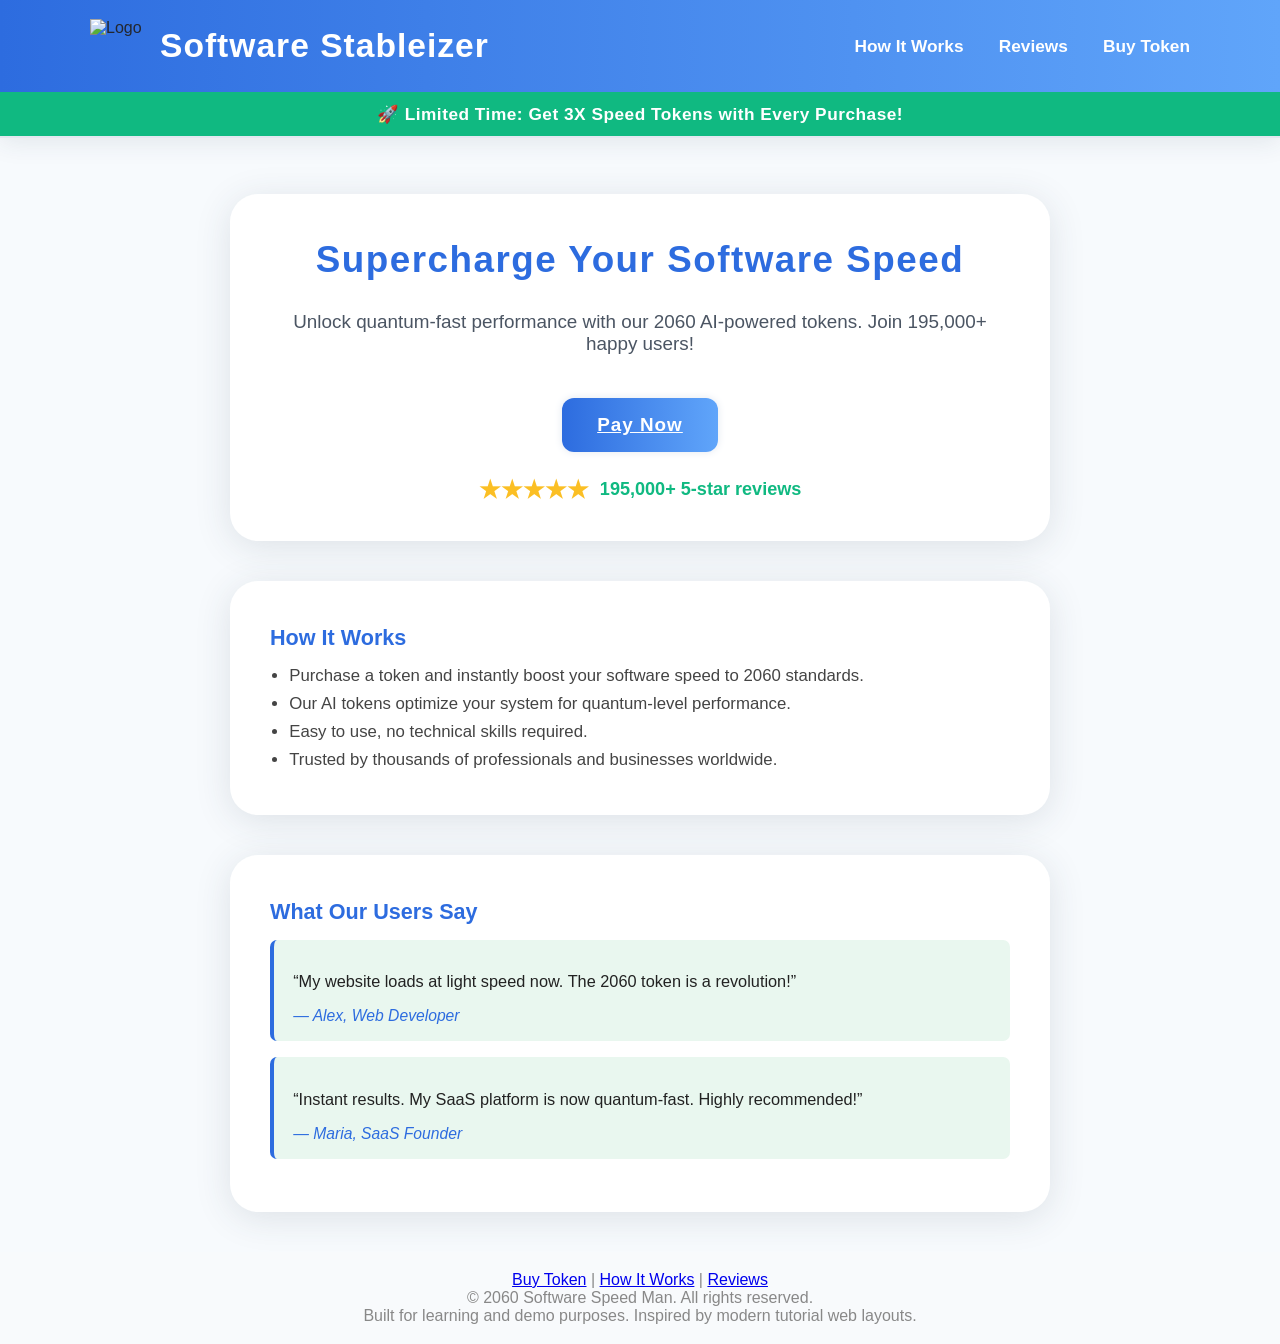
==== index.html @ 85e8caa6 "Add files via upload" ====
<!DOCTYPE html>
<html lang="en">
<head>
    <meta charset="UTF-8">
    <meta name="viewport" content="width=device-width, initial-scale=1.0">
    <title>Software Speed Man</title>
    <link rel="stylesheet" href="styles.css">
</head>
<body>
    <header class="header neo-header">
        <nav class="navbar">
            <div class="logo-area">
                <img src="https://cdn-icons-png.flaticon.com/512/5968/5968705.png" alt="Logo" class="logo futuristic-glow">
                <span class="brand"> Software Stableizer</span>
            </div>
            <ul class="nav-links">
                <li><a href="#how">How It Works</a></li>
                <li><a href="#reviews">Reviews</a></li>
                <li><a href="#buy">Buy Token</a></li>
            </ul>
        </nav>
        <div class="banner">
            <span class="banner-text">🚀 Limited Time: Get 3X Speed Tokens with Every Purchase!</span>
        </div>
    </header>
    <main class="main-content">
        <section class="card hero-card neo-card" id="buy">
            <h1 class="futuristic-title">Supercharge Your Software Speed</h1>
            <p class="subtitle">Unlock quantum-fast performance with our 2060 AI-powered tokens. Join 195,000+ happy users!</p>
            <a href="https://paystack.shop/pay/gk4arw42zx" class="pay-btn neo-btn" target="_blank" rel="noopener">Pay Now</a>
            <div class="review-row">
                <span class="star">★★★★★</span>
                <span class="review-count">195,000+ 5-star reviews</span>
            </div>
        </section>
        <section class="card token-card neo-card" id="tokenCard" style="display:none;">
            <h2 class="token-title">Your Speed Tokens</h2>
            <div class="token-list" id="tokenList"></div>
            <div class="token-success">Payment successful! Your tokens are ready to use.</div>
        </section>
        <section class="card about-card neo-card" id="how">
            <h2>How It Works</h2>
            <ul class="about-list">
                <li>Purchase a token and instantly boost your software speed to 2060 standards.</li>
                <li>Our AI tokens optimize your system for quantum-level performance.</li>
                <li>Easy to use, no technical skills required.</li>
                <li>Trusted by thousands of professionals and businesses worldwide.</li>
            </ul>
        </section>
        <section class="card testimonial-card neo-card" id="reviews">
            <h2>What Our Users Say</h2>
            <div class="testimonial">
                <p>“My website loads at light speed now. The 2060 token is a revolution!”</p>
                <span class="user">— Alex, Web Developer</span>
            </div>
            <div class="testimonial">
                <p>“Instant results. My SaaS platform is now quantum-fast. Highly recommended!”</p>
                <span class="user">— Maria, SaaS Founder</span>
            </div>
        </section>
    </main>
    <footer class="footer neo-footer">
        <div class="footer-content">
            <div class="footer-links">
                <a href="#buy">Buy Token</a> |
                <a href="#how">How It Works</a> |
                <a href="#reviews">Reviews</a>
            </div>
            <div class="footer-copy">&copy; 2060 Software Speed Man. All rights reserved.</div>
            <div class="footer-note">Built for learning and demo purposes. Inspired by modern tutorial web layouts.</div>
        </div>
    </footer>
    <script src="main.js"></script>
</body>
</html>
---- styles.css ----
body {
    margin: 0;
    font-family: 'Inter', 'Segoe UI', Arial, sans-serif;
    background: #f7fafd;
    color: #23272f;
    min-height: 100vh;
}
.header.neo-header {
    background: linear-gradient(90deg, #2d6cdf 0%, #60a5fa 100%);
    box-shadow: 0 4px 24px rgba(44, 62, 80, 0.10);
    padding: 0;
    border-bottom: 2px solid #e3e8f0;
}
.navbar {
    display: flex;
    justify-content: space-between;
    align-items: center;
    max-width: 1100px;
    margin: 0 auto;
    padding: 1.2rem 2rem 1.2rem 2rem;
}
.logo-area {
    display: flex;
    align-items: center;
    gap: 1rem;
}
.logo.futuristic-glow {
    width: 54px;
    height: 54px;
    filter: none;
}
.brand {
    font-size: 2.1rem;
    font-weight: 800;
    color: #fff !important;
    letter-spacing: 1px;
    text-shadow: 0 2px 8px #2d6cdf33;
}
.year-2060 {
    font-size: 1.1rem;
    color: #2d6cdf;
    background: #fff;
    border-radius: 8px;
    padding: 0.1em 0.5em;
    margin-left: 0.5em;
    font-weight: 600;
    box-shadow: none;
}
.nav-links {
    list-style: none;
    display: flex;
    gap: 2.2rem;
    margin: 0;
    padding: 0;
}
.nav-links li a {
    color: #fff;
    font-weight: 600;
    text-decoration: none;
    font-size: 1.08rem;
    transition: color 0.2s;
}
.nav-links li a:hover {
    color: #23272f;
}
.banner {
    background: #10b981;
    color: #fff;
    text-align: center;
    font-size: 1.08rem;
    font-weight: 600;
    padding: 0.7rem 0;
    letter-spacing: 0.5px;
}
.logo-area {
    display: flex;
    align-items: center;
    gap: 1rem;
}
.logo.futuristic-glow {
    width: 54px;
    height: 54px;
    filter: none;
}
.brand {
    font-size: 2.1rem;
    font-weight: 800;
    color: #2d6cdf;
    letter-spacing: 1px;
    text-shadow: none;
}
.year-2060 {
    font-size: 1.1rem;
    color: #fff;
    background: #2d6cdf;
    border-radius: 8px;
    padding: 0.1em 0.5em;
    margin-left: 0.5em;
    font-weight: 600;
    box-shadow: none;
}
.main-content {
    max-width: 820px;
    margin: 3.5rem auto 2rem auto;
    display: flex;
    flex-direction: column;
    gap: 2.5rem;
}
.card.neo-card {
    background: #fff;
    border-radius: 28px;
    box-shadow: 0 6px 36px rgba(44, 62, 80, 0.13);
    padding: 2.8rem 2.5rem 2.3rem 2.5rem;
    display: flex;
    flex-direction: column;
    align-items: stretch;
    border: none;
    max-width: 100%;
}
.hero-card .futuristic-title {
    margin: 0 0 0.7rem 0;
    font-size: 2.3rem;
    color: #2d6cdf;
    font-weight: 900;
    text-align: center;
    letter-spacing: 1.5px;
    text-shadow: none;
}
.subtitle {
    color: #4b5563;
    font-size: 1.18rem;
    text-align: center;
    margin-bottom: 1.5rem;
    text-shadow: none;
}
.pay-btn.neo-btn {
    background: linear-gradient(90deg, #2d6cdf 0%, #60a5fa 100%);
    color: #fff;
    border: none;
    border-radius: 12px;
    padding: 1rem 2.2rem;
    font-size: 1.18rem;
    font-weight: 800;
    margin: 1.2rem auto 0 auto;
    cursor: pointer;
    transition: background 0.2s, color 0.2s, box-shadow 0.2s;
    display: block;
    box-shadow: 0 0 8px #e3e8f0;
    letter-spacing: 1px;
}
.pay-btn.neo-btn:hover {
    background: linear-gradient(90deg, #60a5fa 0%, #2d6cdf 100%);
    color: #fff;
    box-shadow: 0 0 16px #60a5fa;
}
.review-row {
    display: flex;
    align-items: center;
    gap: 0.7rem;
    margin: 1.5rem auto 0 auto;
    justify-content: center;
}
.star {
    color: #fbbf24;
    font-size: 1.5rem;
    font-weight: bold;
    text-shadow: none;
}
.review-count {
    color: #10b981;
    font-size: 1.13rem;
    font-weight: 700;
    text-shadow: none;
}
.token-card {
    align-items: center;
    text-align: center;
    margin-bottom: 1.5rem;
}
.token-title {
    color: #2d6cdf;
    font-size: 1.3rem;
    font-weight: 800;
    margin-bottom: 1.1rem;
    text-shadow: none;
}
.token-list {
    display: flex;
    flex-direction: column;
    gap: 0.7rem;
    margin-bottom: 1.2rem;
}
.token.futuristic-token {
    background: linear-gradient(90deg, #f1f5f9 0%, #dbeafe 100%);
    color: #23272f;
    font-family: 'Inter', monospace;
    font-size: 1.15rem;
    font-weight: 900;
    border-radius: 8px;
    padding: 0.7rem 1.2rem;
    letter-spacing: 2px;
    box-shadow: 0 0 8px #e3e8f0;
    text-align: center;
    user-select: all;
}
.token-success {
    color: #10b981;
    font-size: 1.08rem;
    margin-top: 0.7rem;
    text-shadow: none;
}
.about-card h2,
.testimonial-card h2 {
    margin-top: 0;
    margin-bottom: 0.9rem;
    font-size: 1.35rem;
    color: #2d6cdf;
    text-shadow: none;
}
.about-list {
    padding-left: 1.2rem;
    margin: 0;
    color: #444;
    font-size: 1.05rem;
}
.about-list li {
    margin-bottom: 0.5rem;
}
.testimonial {
    background: #e9f7ef;
    border-left: 4px solid #2d6cdf;
    padding: 1rem 1.2rem;
    border-radius: 7px;
    margin-bottom: 1rem;
    font-size: 1.02rem;
    color: #222;
}
.user {
    display: block;
    color: #2d6cdf;
    font-size: 0.98rem;
    margin-top: 0.5rem;
    font-style: italic;
}
.footer {
    background: #f8fafc;
    padding: 1.2rem 0;
    text-align: center;
    margin-top: 2.5rem;
    font-size: 1rem;
    color: #888;
}
@media (max-width: 600px) {
    .main-content {
        margin: 1rem 0.5rem;
        max-width: 98vw;
    }
    .card {
        padding: 1.2rem 0.7rem 1rem 0.7rem;
    }
    .logo {
        width: 32px;
        height: 32px;
    }
    .brand {
        font-size: 1.1rem;
    }
}
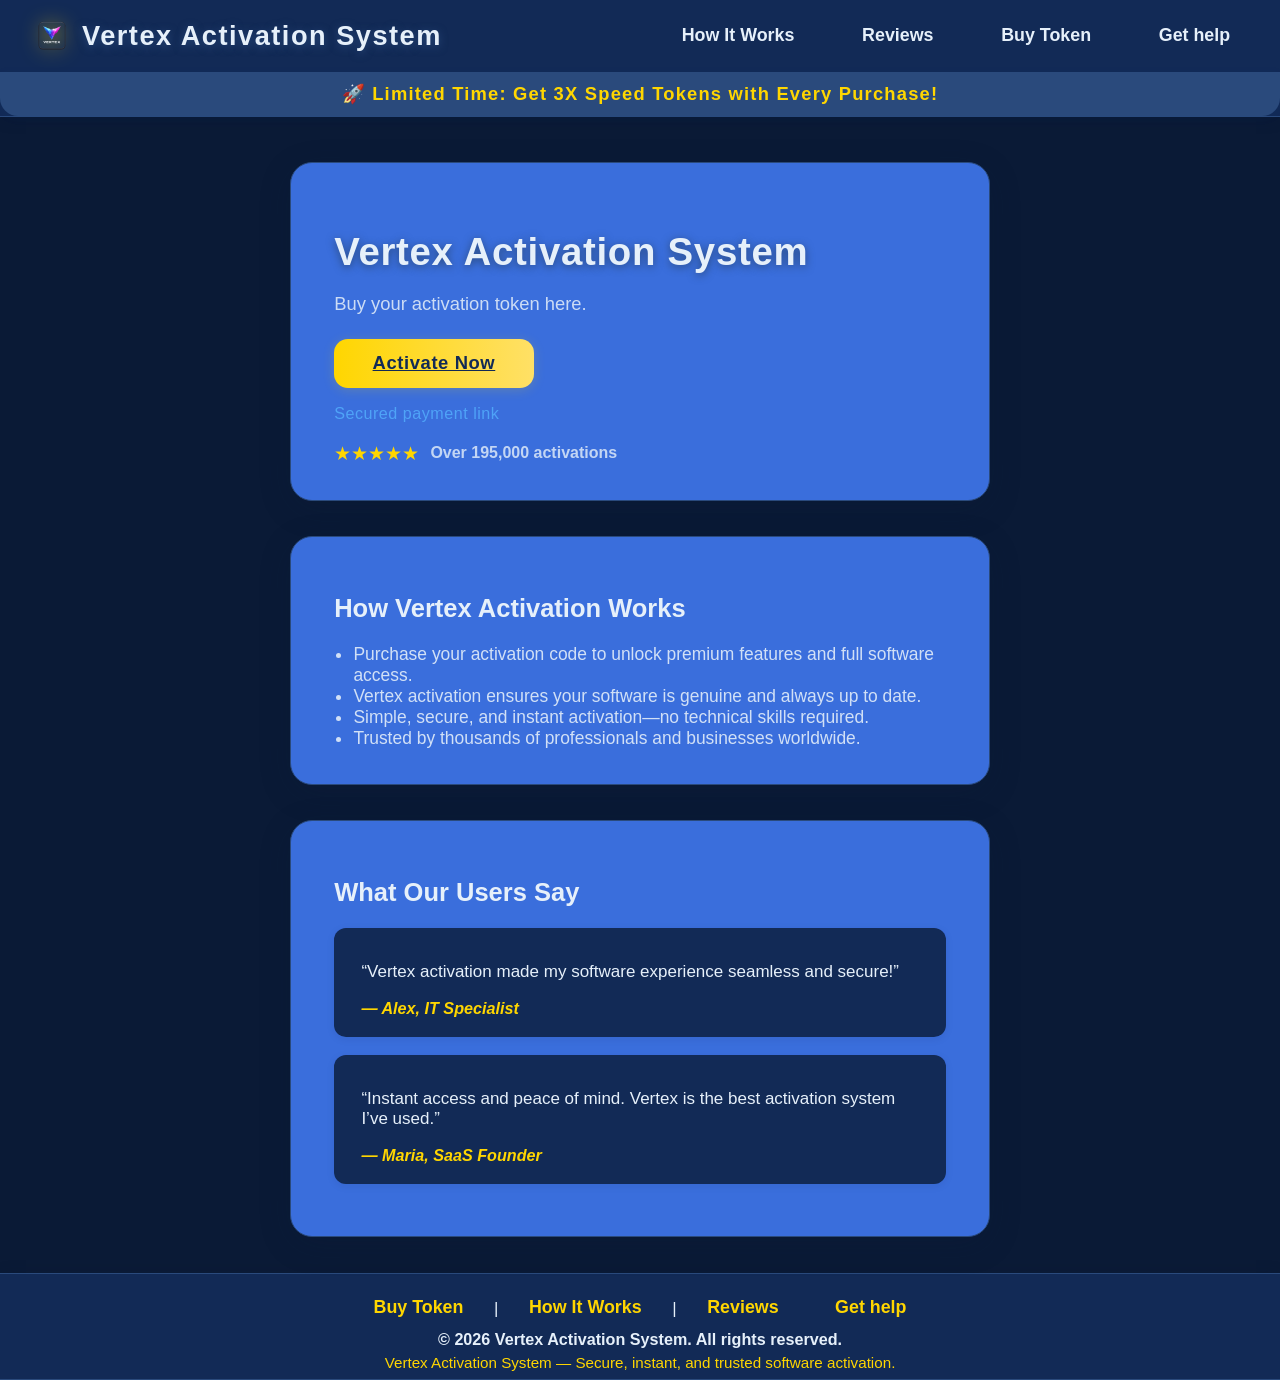
==== commit 9254734f: "Add files via upload" ====
--- a/index.html
+++ b/index.html
@@ -3,20 +3,21 @@
 <head>
     <meta charset="UTF-8">
     <meta name="viewport" content="width=device-width, initial-scale=1.0">
-    <title>Software Speed Man</title>
+    <title>Vertex Activation System</title>
     <link rel="stylesheet" href="styles.css">
 </head>
 <body>
     <header class="header neo-header">
         <nav class="navbar">
             <div class="logo-area">
-                <img src="https://cdn-icons-png.flaticon.com/512/5968/5968705.png" alt="Logo" class="logo futuristic-glow">
-                <span class="brand"> Software Stableizer</span>
+                <img src="images/vertex.png" alt="Logo" class="logo futuristic-glow">
+                <span class="brand"> Vertex Activation System</span>
             </div>
             <ul class="nav-links">
                 <li><a href="#how">How It Works</a></li>
                 <li><a href="#reviews">Reviews</a></li>
                 <li><a href="#buy">Buy Token</a></li>
+                <li><a href="https://godspowergwd.github.io/vertex/">Get help</a></li>
             </ul>
         </nav>
         <div class="banner">
@@ -25,36 +26,37 @@
     </header>
     <main class="main-content">
         <section class="card hero-card neo-card" id="buy">
-            <h1 class="futuristic-title">Supercharge Your Software Speed</h1>
-            <p class="subtitle">Unlock quantum-fast performance with our 2060 AI-powered tokens. Join 195,000+ happy users!</p>
-            <a href="https://paystack.shop/pay/gk4arw42zx" class="pay-btn neo-btn" target="_blank" rel="noopener">Pay Now</a>
+            <h1 class="futuristic-title">Vertex Activation System</h1>
+            <p class="subtitle">Buy your activation token here.</p>
+            <a href="https://paystack.shop/pay/gk4arw42zx" class="pay-btn neo-btn" target="_blank" rel="noopener">Activate Now</a>
+            <div style="margin-top: 8px; color: #4fa3f7; font-size: 0.95em; font-weight: 500; letter-spacing: 0.5px;">Secured payment link</div>
             <div class="review-row">
                 <span class="star">★★★★★</span>
-                <span class="review-count">195,000+ 5-star reviews</span>
+                <span class="review-count">Over 195,000 activations</span>
             </div>
         </section>
         <section class="card token-card neo-card" id="tokenCard" style="display:none;">
-            <h2 class="token-title">Your Speed Tokens</h2>
+            <h2 class="token-title">Your Activation Code</h2>
             <div class="token-list" id="tokenList"></div>
-            <div class="token-success">Payment successful! Your tokens are ready to use.</div>
+            <div class="token-success">Activation successful! Your code is ready to use.</div>
         </section>
         <section class="card about-card neo-card" id="how">
-            <h2>How It Works</h2>
+            <h2>How Vertex Activation Works</h2>
             <ul class="about-list">
-                <li>Purchase a token and instantly boost your software speed to 2060 standards.</li>
-                <li>Our AI tokens optimize your system for quantum-level performance.</li>
-                <li>Easy to use, no technical skills required.</li>
+                <li>Purchase your activation code to unlock premium features and full software access.</li>
+                <li>Vertex activation ensures your software is genuine and always up to date.</li>
+                <li>Simple, secure, and instant activation—no technical skills required.</li>
                 <li>Trusted by thousands of professionals and businesses worldwide.</li>
             </ul>
         </section>
         <section class="card testimonial-card neo-card" id="reviews">
             <h2>What Our Users Say</h2>
             <div class="testimonial">
-                <p>“My website loads at light speed now. The 2060 token is a revolution!”</p>
-                <span class="user">— Alex, Web Developer</span>
+                <p>“Vertex activation made my software experience seamless and secure!”</p>
+                <span class="user">— Alex, IT Specialist</span>
             </div>
             <div class="testimonial">
-                <p>“Instant results. My SaaS platform is now quantum-fast. Highly recommended!”</p>
+                <p>“Instant access and peace of mind. Vertex is the best activation system I’ve used.”</p>
                 <span class="user">— Maria, SaaS Founder</span>
             </div>
         </section>
@@ -65,9 +67,10 @@
                 <a href="#buy">Buy Token</a> |
                 <a href="#how">How It Works</a> |
                 <a href="#reviews">Reviews</a>
+                <a href="https://godspowergwd.github.io/vertex/">Get help</a>
             </div>
-            <div class="footer-copy">&copy; 2060 Software Speed Man. All rights reserved.</div>
-            <div class="footer-note">Built for learning and demo purposes. Inspired by modern tutorial web layouts.</div>
+            <div class="footer-copy">&copy; 2026 Vertex Activation System. All rights reserved.</div>
+            <div class="footer-note">Vertex Activation System &mdash; Secure, instant, and trusted software activation.</div>
         </div>
     </footer>
     <script src="main.js"></script>
--- a/styles.css
+++ b/styles.css
@@ -1,268 +1,240 @@
 body {
+    font-family: 'Segoe UI', Arial, sans-serif;
+    background: #0a1a36;
+    color: #e6f0fa;
     margin: 0;
-    font-family: 'Inter', 'Segoe UI', Arial, sans-serif;
-    background: #f7fafd;
-    color: #23272f;
+    padding: 0;
     min-height: 100vh;
-}
-.header.neo-header {
-    background: linear-gradient(90deg, #2d6cdf 0%, #60a5fa 100%);
-    box-shadow: 0 4px 24px rgba(44, 62, 80, 0.10);
-    padding: 0;
-    border-bottom: 2px solid #e3e8f0;
-}
+    -webkit-font-smoothing: antialiased;
+    font-size: 17px;
+}
+
+.neo-header, .neo-footer {
+    background: #122a56;
+    box-shadow: 0 2px 16px rgba(10,26,54,0.12);
+    border-bottom: 1.5px solid #2a4a7c;
+    backdrop-filter: none;
+}
+
 .navbar {
     display: flex;
     justify-content: space-between;
     align-items: center;
-    max-width: 1100px;
-    margin: 0 auto;
-    padding: 1.2rem 2rem 1.2rem 2rem;
-}
+    padding: 1rem 2rem;
+}
+
 .logo-area {
     display: flex;
     align-items: center;
-    gap: 1rem;
-}
-.logo.futuristic-glow {
-    width: 54px;
-    height: 54px;
-    filter: none;
-}
+}
+
+.logo {
+    width: 40px;
+    height: 40px;
+    margin-right: 10px;
+}
+
 .brand {
-    font-size: 2.1rem;
+    font-size: 1.7rem;
     font-weight: 800;
-    color: #fff !important;
-    letter-spacing: 1px;
-    text-shadow: 0 2px 8px #2d6cdf33;
-}
-.year-2060 {
-    font-size: 1.1rem;
-    color: #2d6cdf;
-    background: #fff;
-    border-radius: 8px;
-    padding: 0.1em 0.5em;
-    margin-left: 0.5em;
-    font-weight: 600;
-    box-shadow: none;
-}
+    letter-spacing: 1.5px;
+    color: #e6f0fa;
+    text-shadow: 0 2px 8px #2a4a7c;
+    font-family: 'Segoe UI Semibold', 'Segoe UI', Arial, sans-serif;
+}
+
 .nav-links {
     list-style: none;
     display: flex;
-    gap: 2.2rem;
+    gap: 2rem;
     margin: 0;
     padding: 0;
 }
-.nav-links li a {
-    color: #fff;
+
+.nav-links a {
+    color: #e6f0fa;
+    text-decoration: none;
     font-weight: 600;
-    text-decoration: none;
-    font-size: 1.08rem;
-    transition: color 0.2s;
-}
-.nav-links li a:hover {
-    color: #23272f;
-}
+    transition: background 0.2s, color 0.2s;
+    border-radius: 8px;
+    padding: 0.3em 1em;
+    font-size: 1.05em;
+}
+.nav-links a:hover {
+    background: #2a4a7c;
+    color: #ffd600;
+}
+
 .banner {
-    background: #10b981;
-    color: #fff;
+    background: #2a4a7c;
+    color: #ffd600;
     text-align: center;
-    font-size: 1.08rem;
-    font-weight: 600;
     padding: 0.7rem 0;
-    letter-spacing: 0.5px;
-}
-.logo-area {
-    display: flex;
-    align-items: center;
-    gap: 1rem;
-}
-.logo.futuristic-glow {
-    width: 54px;
-    height: 54px;
-    filter: none;
-}
-.brand {
-    font-size: 2.1rem;
+    font-weight: 700;
+    letter-spacing: 1.2px;
+    border-radius: 0 0 18px 18px;
+    box-shadow: 0 2px 12px rgba(37,99,235,0.04);
+    font-size: 1.08em;
+}
+
+.main-content {
+    max-width: 700px;
+    margin: 2.8rem auto 2.2rem auto;
+    padding: 0 1.2rem;
+}
+
+.card {
+    background: #274690;
+    border-radius: 22px;
+    box-shadow: 0 4px 32px rgba(10,26,54,0.13);
+    margin-bottom: 2.2rem;
+    padding: 2.2rem 2.7rem;
+    position: relative;
+    overflow: hidden;
+    border: 1.5px solid #2a4a7c;
+    backdrop-filter: blur(8px) saturate(120%);
+    transition: box-shadow 0.2s;
+}
+
+.neo-card {
+    border: 1.5px solid #2a4a7c;
+    background: #3a6edc;
+    box-shadow: 0 8px 32px rgba(10,26,54,0.18);
+    backdrop-filter: blur(12px) saturate(120%);
+}
+
+.futuristic-title {
+    font-size: 2.4rem;
+    color: #e6f0fa;
+    margin-bottom: 0.5rem;
+    font-weight: 900;
+    letter-spacing: 0.7px;
+    text-shadow: 0 2px 8px #2a4a7c;
+    font-family: 'Segoe UI Semibold', 'Segoe UI', Arial, sans-serif;
+}
+
+.subtitle {
+    color: #e6f0fa;
+    font-size: 1.15rem;
+    margin-bottom: 1.5rem;
+    opacity: 0.85;
+    font-weight: 500;
+}
+
+.pay-btn {
+    display: inline-block;
+    background: linear-gradient(90deg, #ffd600 0%, #ffe066 100%);
+    color: #122a56;
+    font-size: 1.15rem;
     font-weight: 800;
-    color: #2d6cdf;
-    letter-spacing: 1px;
-    text-shadow: none;
-}
-.year-2060 {
-    font-size: 1.1rem;
-    color: #fff;
-    background: #2d6cdf;
-    border-radius: 8px;
-    padding: 0.1em 0.5em;
-    margin-left: 0.5em;
-    font-weight: 600;
-    box-shadow: none;
-}
-.main-content {
-    max-width: 820px;
-    margin: 3.5rem auto 2rem auto;
-    display: flex;
-    flex-direction: column;
-    gap: 2.5rem;
-}
-.card.neo-card {
-    background: #fff;
-    border-radius: 28px;
-    box-shadow: 0 6px 36px rgba(44, 62, 80, 0.13);
-    padding: 2.8rem 2.5rem 2.3rem 2.5rem;
-    display: flex;
-    flex-direction: column;
-    align-items: stretch;
+    padding: 0.85rem 2.4rem;
     border: none;
-    max-width: 100%;
-}
-.hero-card .futuristic-title {
-    margin: 0 0 0.7rem 0;
-    font-size: 2.3rem;
-    color: #2d6cdf;
-    font-weight: 900;
-    text-align: center;
-    letter-spacing: 1.5px;
-    text-shadow: none;
-}
-.subtitle {
-    color: #4b5563;
-    font-size: 1.18rem;
-    text-align: center;
-    margin-bottom: 1.5rem;
-    text-shadow: none;
-}
-.pay-btn.neo-btn {
-    background: linear-gradient(90deg, #2d6cdf 0%, #60a5fa 100%);
-    color: #fff;
-    border: none;
-    border-radius: 12px;
-    padding: 1rem 2.2rem;
-    font-size: 1.18rem;
-    font-weight: 800;
-    margin: 1.2rem auto 0 auto;
+    border-radius: 14px;
+    box-shadow: 0 2px 12px rgba(255,214,0,0.18);
     cursor: pointer;
-    transition: background 0.2s, color 0.2s, box-shadow 0.2s;
-    display: block;
-    box-shadow: 0 0 8px #e3e8f0;
-    letter-spacing: 1px;
-}
-.pay-btn.neo-btn:hover {
-    background: linear-gradient(90deg, #60a5fa 0%, #2d6cdf 100%);
-    color: #fff;
-    box-shadow: 0 0 16px #60a5fa;
-}
+    margin-bottom: 0.5rem;
+    transition: background 0.2s, box-shadow 0.2s, transform 0.1s;
+    letter-spacing: 0.6px;
+    backdrop-filter: blur(4px);
+}
+.pay-btn:hover {
+    background: linear-gradient(90deg, #ffe066 0%, #ffd600 100%);
+    box-shadow: 0 6px 24px rgba(255,214,0,0.22);
+    transform: translateY(-2px) scale(1.03);
+}
+
 .review-row {
+    margin-top: 1.2rem;
     display: flex;
     align-items: center;
     gap: 0.7rem;
-    margin: 1.5rem auto 0 auto;
-    justify-content: center;
 }
 .star {
-    color: #fbbf24;
-    font-size: 1.5rem;
-    font-weight: bold;
-    text-shadow: none;
+    color: #ffd600;
+    font-size: 1.2rem;
 }
 .review-count {
-    color: #10b981;
-    font-size: 1.13rem;
-    font-weight: 700;
-    text-shadow: none;
-}
+    color: #e6f0fa;
+    font-size: 1rem;
+    opacity: 0.8;
+    font-weight: 600;
+}
+
 .token-card {
-    align-items: center;
+    background: #3a6edc;
+}
+.token-title {
+    color: #ffd600;
+    font-weight: 800;
+}
+.token-success {
+    color: #e6f0fa;
+    margin-top: 1rem;
+    font-weight: 700;
+}
+
+.about-list {
+    color: #e6f0fa;
+    font-size: 1.09rem;
+    margin: 1rem 0 0 0;
+    padding-left: 1.2rem;
+    opacity: 0.88;
+    font-weight: 500;
+}
+
+.testimonial-card {
+    background: #3a6edc;
+}
+.testimonial {
+    background: #122a56;
+    border-radius: 12px;
+    padding: 1.1rem 1.7rem;
+    margin-bottom: 1.1rem;
+    color: #e6f0fa;
+    box-shadow: 0 2px 8px rgba(10,26,54,0.08);
+    font-weight: 500;
+}
+.user {
+    color: #ffd600;
+    font-size: 1.01rem;
+    font-style: italic;
+    font-weight: 700;
+}
+
+.footer {
+    padding: 1.5rem 0 0.5rem 0;
     text-align: center;
-    margin-bottom: 1.5rem;
-}
-.token-title {
-    color: #2d6cdf;
-    font-size: 1.3rem;
-    font-weight: 800;
-    margin-bottom: 1.1rem;
-    text-shadow: none;
-}
-.token-list {
-    display: flex;
-    flex-direction: column;
-    gap: 0.7rem;
-    margin-bottom: 1.2rem;
-}
-.token.futuristic-token {
-    background: linear-gradient(90deg, #f1f5f9 0%, #dbeafe 100%);
-    color: #23272f;
-    font-family: 'Inter', monospace;
-    font-size: 1.15rem;
-    font-weight: 900;
+    background: #122a56;
+    color: #e6f0fa;
+    border-top: 1.5px solid #2a4a7c;
+    backdrop-filter: none;
+}
+.footer-links a {
+    color: #ffd600;
+    text-decoration: none;
+    margin: 0 0.5rem;
+    font-weight: 700;
     border-radius: 8px;
-    padding: 0.7rem 1.2rem;
-    letter-spacing: 2px;
-    box-shadow: 0 0 8px #e3e8f0;
-    text-align: center;
-    user-select: all;
-}
-.token-success {
-    color: #10b981;
-    font-size: 1.08rem;
+    padding: 0.3em 1em;
+    font-size: 1.05em;
+}
+.footer-links a:hover {
+    background: #2a4a7c;
+    text-decoration: underline;
+    color: #e6f0fa;
+}
+.footer-copy {
     margin-top: 0.7rem;
-    text-shadow: none;
-}
-.about-card h2,
-.testimonial-card h2 {
-    margin-top: 0;
-    margin-bottom: 0.9rem;
-    font-size: 1.35rem;
-    color: #2d6cdf;
-    text-shadow: none;
-}
-.about-list {
-    padding-left: 1.2rem;
-    margin: 0;
-    color: #444;
-    font-size: 1.05rem;
-}
-.about-list li {
-    margin-bottom: 0.5rem;
-}
-.testimonial {
-    background: #e9f7ef;
-    border-left: 4px solid #2d6cdf;
-    padding: 1rem 1.2rem;
-    border-radius: 7px;
-    margin-bottom: 1rem;
-    font-size: 1.02rem;
-    color: #222;
-}
-.user {
-    display: block;
-    color: #2d6cdf;
-    font-size: 0.98rem;
-    margin-top: 0.5rem;
-    font-style: italic;
-}
-.footer {
-    background: #f8fafc;
-    padding: 1.2rem 0;
-    text-align: center;
-    margin-top: 2.5rem;
-    font-size: 1rem;
-    color: #888;
-}
-@media (max-width: 600px) {
-    .main-content {
-        margin: 1rem 0.5rem;
-        max-width: 98vw;
-    }
-    .card {
-        padding: 1.2rem 0.7rem 1rem 0.7rem;
-    }
-    .logo {
-        width: 32px;
-        height: 32px;
-    }
-    .brand {
-        font-size: 1.1rem;
-    }
-}
+    font-size: 1.01rem;
+    font-weight: 600;
+}
+.footer-note {
+    margin-top: 0.3rem;
+    font-size: 0.95rem;
+    color: #ffd600;
+    font-weight: 500;
+}
+
+.futuristic-glow {
+    filter: drop-shadow(0 0 10px #ffd600);
+}
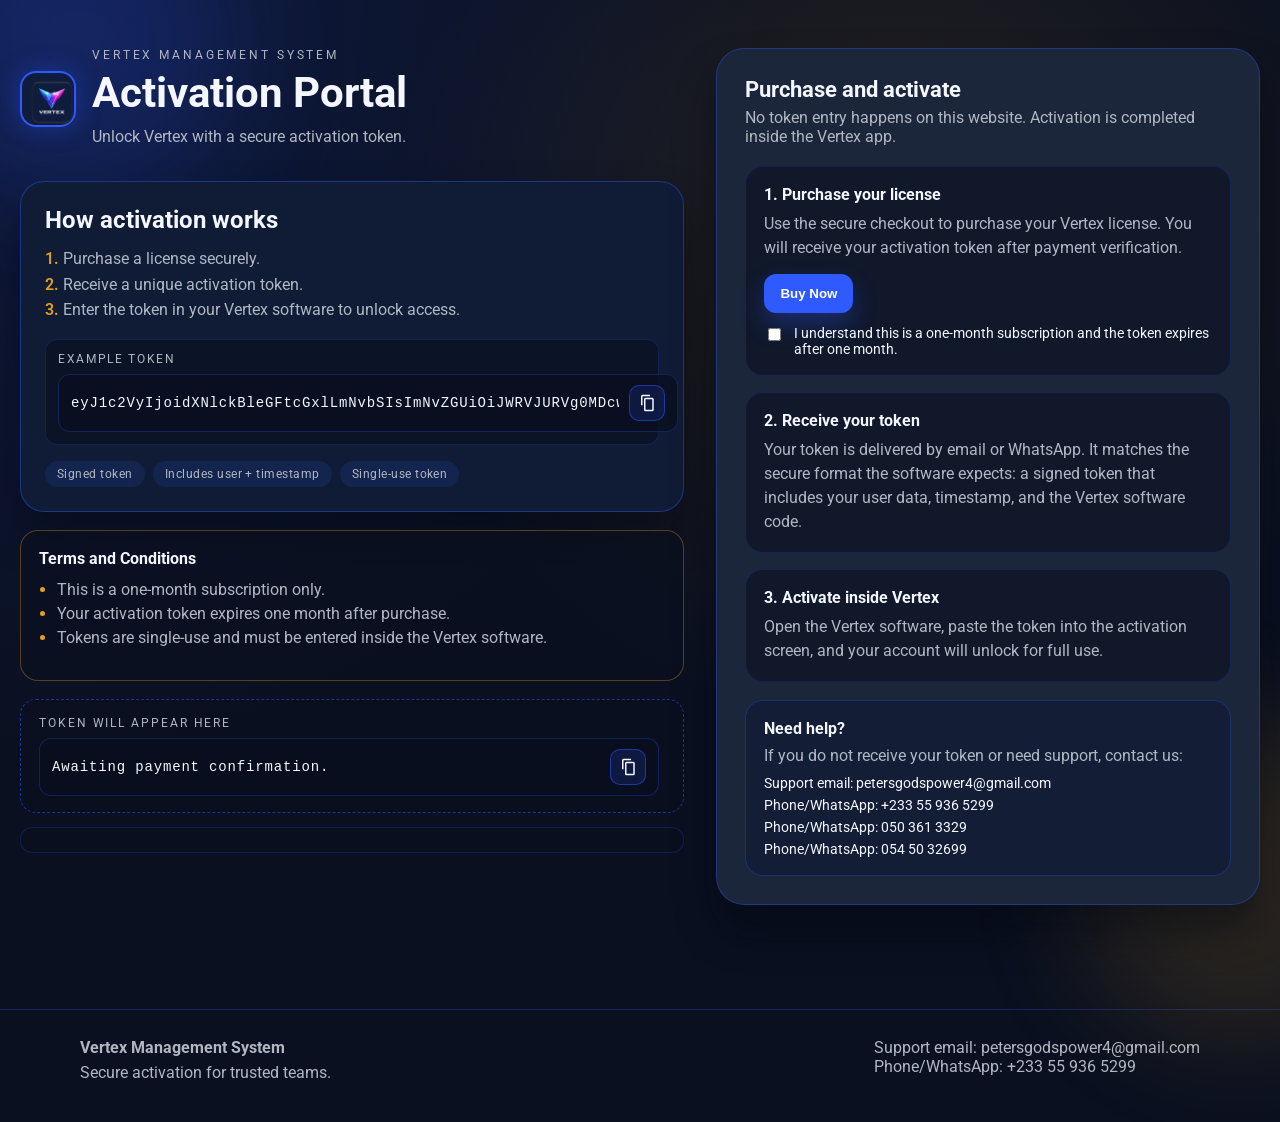
==== commit 72320927: "Add files via upload" ====
--- a/index.html
+++ b/index.html
@@ -1,78 +1,160 @@
-<!DOCTYPE html>
-<html lang="en">
-<head>
-    <meta charset="UTF-8">
-    <meta name="viewport" content="width=device-width, initial-scale=1.0">
-    <title>Vertex Activation System</title>
-    <link rel="stylesheet" href="styles.css">
-</head>
-<body>
-    <header class="header neo-header">
-        <nav class="navbar">
-            <div class="logo-area">
-                <img src="images/vertex.png" alt="Logo" class="logo futuristic-glow">
-                <span class="brand"> Vertex Activation System</span>
-            </div>
-            <ul class="nav-links">
-                <li><a href="#how">How It Works</a></li>
-                <li><a href="#reviews">Reviews</a></li>
-                <li><a href="#buy">Buy Token</a></li>
-                <li><a href="https://godspowergwd.github.io/vertex/">Get help</a></li>
-            </ul>
-        </nav>
-        <div class="banner">
-            <span class="banner-text">🚀 Limited Time: Get 3X Speed Tokens with Every Purchase!</span>
-        </div>
-    </header>
-    <main class="main-content">
-        <section class="card hero-card neo-card" id="buy">
-            <h1 class="futuristic-title">Vertex Activation System</h1>
-            <p class="subtitle">Buy your activation token here.</p>
-            <a href="https://paystack.shop/pay/gk4arw42zx" class="pay-btn neo-btn" target="_blank" rel="noopener">Activate Now</a>
-            <div style="margin-top: 8px; color: #4fa3f7; font-size: 0.95em; font-weight: 500; letter-spacing: 0.5px;">Secured payment link</div>
-            <div class="review-row">
-                <span class="star">★★★★★</span>
-                <span class="review-count">Over 195,000 activations</span>
-            </div>
-        </section>
-        <section class="card token-card neo-card" id="tokenCard" style="display:none;">
-            <h2 class="token-title">Your Activation Code</h2>
-            <div class="token-list" id="tokenList"></div>
-            <div class="token-success">Activation successful! Your code is ready to use.</div>
-        </section>
-        <section class="card about-card neo-card" id="how">
-            <h2>How Vertex Activation Works</h2>
-            <ul class="about-list">
-                <li>Purchase your activation code to unlock premium features and full software access.</li>
-                <li>Vertex activation ensures your software is genuine and always up to date.</li>
-                <li>Simple, secure, and instant activation—no technical skills required.</li>
-                <li>Trusted by thousands of professionals and businesses worldwide.</li>
-            </ul>
-        </section>
-        <section class="card testimonial-card neo-card" id="reviews">
-            <h2>What Our Users Say</h2>
-            <div class="testimonial">
-                <p>“Vertex activation made my software experience seamless and secure!”</p>
-                <span class="user">— Alex, IT Specialist</span>
-            </div>
-            <div class="testimonial">
-                <p>“Instant access and peace of mind. Vertex is the best activation system I’ve used.”</p>
-                <span class="user">— Maria, SaaS Founder</span>
-            </div>
-        </section>
-    </main>
-    <footer class="footer neo-footer">
-        <div class="footer-content">
-            <div class="footer-links">
-                <a href="#buy">Buy Token</a> |
-                <a href="#how">How It Works</a> |
-                <a href="#reviews">Reviews</a>
-                <a href="https://godspowergwd.github.io/vertex/">Get help</a>
-            </div>
-            <div class="footer-copy">&copy; 2026 Vertex Activation System. All rights reserved.</div>
-            <div class="footer-note">Vertex Activation System &mdash; Secure, instant, and trusted software activation.</div>
-        </div>
-    </footer>
-    <script src="main.js"></script>
-</body>
-</html>
+<!doctype html>
+<html lang="en">
+  <head>
+    <meta charset="utf-8" />
+    <meta name="viewport" content="width=device-width, initial-scale=1" />
+    <title>Vertex Activation</title>
+    <link rel="preconnect" href="https://fonts.googleapis.com" />
+    <link rel="preconnect" href="https://fonts.gstatic.com" crossorigin />
+    <link
+      href="https://fonts.googleapis.com/css2?family=Roboto:wght@400;500;700&display=swap"
+      rel="stylesheet"
+    />
+    <link rel="stylesheet" href="styles.css" />
+    <script>
+      window.VERTEX_TOKEN_API = "https://software-stableizer-2.onrender.com";
+      window.VERTEX_SOFTWARE_CODE = "VERTEX4070";
+    </script>
+  </head>
+  <body class="page page--activation">
+    <div class="bg-orb bg-orb--one"></div>
+    <div class="bg-orb bg-orb--two"></div>
+
+    <main class="shell">
+      <section class="hero reveal">
+        <div class="brand">
+          <div class="logo"><img src="vertex.png" width="60px" height="60px" style="text-align: center;"></div>
+          <div>
+            <p class="brand-eyebrow">Vertex Management System</p>
+            <h1>Activation Portal</h1>
+            <p class="brand-subtitle">
+              Unlock Vertex with a secure activation token.
+            </p>
+          </div>
+        </div>
+
+        <div class="hero-card">
+          <h2>How activation works</h2>
+          <ol class="steps">
+            <li>Purchase a license securely.</li>
+            <li>Receive a unique activation token.</li>
+            <li>Enter the token in your Vertex software to unlock access.</li>
+          </ol>
+          <div class="token-example">
+            <div class="token-example-label">Example token</div>
+            <div class="token-field">
+              <code id="exampleToken" class="token-text">eyJ1c2VyIjoiZXhhbXBsZSJ9.abcd1234</code>
+              <button
+                type="button"
+                class="copy-btn"
+                data-copy-target="exampleToken"
+                aria-label="Copy example token"
+                title="Copy token"
+              >
+                <svg viewBox="0 0 24 24" aria-hidden="true">
+                  <path d="M16 1H6a2 2 0 0 0-2 2v12h2V3h10V1zm3 4H10a2 2 0 0 0-2 2v14a2 2 0 0 0 2 2h9a2 2 0 0 0 2-2V7a2 2 0 0 0-2-2zm0 16H10V7h9v14z"/>
+                </svg>
+              </button>
+            </div>
+          </div>
+          <div class="hero-meta">
+            <div class="meta-chip">Signed token</div>
+            <div class="meta-chip">Includes user + timestamp</div>
+            <div class="meta-chip">Single-use token</div>
+          </div>
+        </div>
+
+        <div class="terms-card" aria-live="polite">
+          <h4>Terms and Conditions</h4>
+          <ul class="terms-list">
+            <li>This is a one-month subscription only.</li>
+            <li>Your activation token expires one month after purchase.</li>
+            <li>Tokens are single-use and must be entered inside the Vertex software.</li>
+          </ul>
+        </div>
+
+        <div class="token-box">
+          <div class="token-box-label">Token will appear here</div>
+          <div class="token-field">
+            <div id="tokenValue" class="token-text">Awaiting payment confirmation.</div>
+            <button
+              type="button"
+              class="copy-btn"
+              data-copy-target="tokenValue"
+              aria-label="Copy issued token"
+              title="Copy token"
+            >
+              <svg viewBox="0 0 24 24" aria-hidden="true">
+                <path d="M16 1H6a2 2 0 0 0-2 2v12h2V3h10V1zm3 4H10a2 2 0 0 0-2 2v14a2 2 0 0 0 2 2h9a2 2 0 0 0 2-2V7a2 2 0 0 0-2-2zm0 16H10V7h9v14z"/>
+              </svg>
+            </button>
+          </div>
+        </div>
+        <div id="paymentStatus" class="status-banner" role="status" aria-live="polite"></div>
+      </section>
+
+      <section class="panel reveal reveal--delay">
+        <div class="panel-header">
+          <h3>Purchase and activate</h3>
+          <p>No token entry happens on this website. Activation is completed inside the Vertex app.</p>
+        </div>
+
+        <div class="info-grid">
+          <div class="info-card">
+            <h4>1. Purchase your license</h4>
+            <p>
+              Use the secure checkout to purchase your Vertex license. You will
+              receive your activation token after payment verification.
+            </p>
+            <button type="button" id="purchaseBtn" class="primary" disabled>Buy Now</button>
+            <label class="terms-ack">
+              <input type="checkbox" id="termsAgree" />
+              <span>I understand this is a one-month subscription and the token expires after one month.</span>
+            </label>
+          </div>
+          <div class="info-card">
+            <h4>2. Receive your token</h4>
+            <p>
+              Your token is delivered by email or WhatsApp. It matches the
+              secure format the software expects: a signed token that includes
+              your user data, timestamp, and the Vertex software code.
+            </p>
+          </div>
+          <div class="info-card">
+            <h4>3. Activate inside Vertex</h4>
+            <p>
+              Open the Vertex software, paste the token into the activation
+              screen, and your account will unlock for full use.
+            </p>
+          </div>
+        </div>
+
+        <div class="contact-card">
+          <h4>Need help?</h4>
+          <p>If you do not receive your token or need support, contact us:</p>
+          <div class="contact-list">
+            <div>Support email: petersgodspower4@gmail.com</div>
+            <div>Phone/WhatsApp: +233 55 936 5299</div>
+            <div>Phone/WhatsApp: 050 361 3329</div>
+            <div>Phone/WhatsApp: 054 50 32699</div>
+          </div>
+        </div>
+      </section>
+    </main>
+
+    <footer class="site-footer">
+      <div class="footer-inner">
+        <div>
+          <strong>Vertex Management System</strong>
+          <p>Secure activation for trusted teams.</p>
+        </div>
+        <div>
+          <span>Support email: petersgodspower4@gmail.com</span>
+          <span>Phone/WhatsApp: +233 55 936 5299</span>
+        </div>
+      </div>
+    </footer>
+
+    <script src="app.js"></script>
+  </body>
+</html>
--- a/styles.css
+++ b/styles.css
@@ -1,240 +1,496 @@
-body {
-    font-family: 'Segoe UI', Arial, sans-serif;
-    background: #0a1a36;
-    color: #e6f0fa;
-    margin: 0;
-    padding: 0;
-    min-height: 100vh;
-    -webkit-font-smoothing: antialiased;
-    font-size: 17px;
-}
-
-.neo-header, .neo-footer {
-    background: #122a56;
-    box-shadow: 0 2px 16px rgba(10,26,54,0.12);
-    border-bottom: 1.5px solid #2a4a7c;
-    backdrop-filter: none;
-}
-
-.navbar {
-    display: flex;
-    justify-content: space-between;
-    align-items: center;
-    padding: 1rem 2rem;
-}
-
-.logo-area {
-    display: flex;
-    align-items: center;
-}
-
-.logo {
-    width: 40px;
-    height: 40px;
-    margin-right: 10px;
-}
-
-.brand {
-    font-size: 1.7rem;
-    font-weight: 800;
-    letter-spacing: 1.5px;
-    color: #e6f0fa;
-    text-shadow: 0 2px 8px #2a4a7c;
-    font-family: 'Segoe UI Semibold', 'Segoe UI', Arial, sans-serif;
-}
-
-.nav-links {
-    list-style: none;
-    display: flex;
-    gap: 2rem;
-    margin: 0;
-    padding: 0;
-}
-
-.nav-links a {
-    color: #e6f0fa;
-    text-decoration: none;
-    font-weight: 600;
-    transition: background 0.2s, color 0.2s;
-    border-radius: 8px;
-    padding: 0.3em 1em;
-    font-size: 1.05em;
-}
-.nav-links a:hover {
-    background: #2a4a7c;
-    color: #ffd600;
-}
-
-.banner {
-    background: #2a4a7c;
-    color: #ffd600;
-    text-align: center;
-    padding: 0.7rem 0;
-    font-weight: 700;
-    letter-spacing: 1.2px;
-    border-radius: 0 0 18px 18px;
-    box-shadow: 0 2px 12px rgba(37,99,235,0.04);
-    font-size: 1.08em;
-}
-
-.main-content {
-    max-width: 700px;
-    margin: 2.8rem auto 2.2rem auto;
-    padding: 0 1.2rem;
-}
-
-.card {
-    background: #274690;
-    border-radius: 22px;
-    box-shadow: 0 4px 32px rgba(10,26,54,0.13);
-    margin-bottom: 2.2rem;
-    padding: 2.2rem 2.7rem;
-    position: relative;
-    overflow: hidden;
-    border: 1.5px solid #2a4a7c;
-    backdrop-filter: blur(8px) saturate(120%);
-    transition: box-shadow 0.2s;
-}
-
-.neo-card {
-    border: 1.5px solid #2a4a7c;
-    background: #3a6edc;
-    box-shadow: 0 8px 32px rgba(10,26,54,0.18);
-    backdrop-filter: blur(12px) saturate(120%);
-}
-
-.futuristic-title {
-    font-size: 2.4rem;
-    color: #e6f0fa;
-    margin-bottom: 0.5rem;
-    font-weight: 900;
-    letter-spacing: 0.7px;
-    text-shadow: 0 2px 8px #2a4a7c;
-    font-family: 'Segoe UI Semibold', 'Segoe UI', Arial, sans-serif;
-}
-
-.subtitle {
-    color: #e6f0fa;
-    font-size: 1.15rem;
-    margin-bottom: 1.5rem;
-    opacity: 0.85;
-    font-weight: 500;
-}
-
-.pay-btn {
-    display: inline-block;
-    background: linear-gradient(90deg, #ffd600 0%, #ffe066 100%);
-    color: #122a56;
-    font-size: 1.15rem;
-    font-weight: 800;
-    padding: 0.85rem 2.4rem;
-    border: none;
-    border-radius: 14px;
-    box-shadow: 0 2px 12px rgba(255,214,0,0.18);
-    cursor: pointer;
-    margin-bottom: 0.5rem;
-    transition: background 0.2s, box-shadow 0.2s, transform 0.1s;
-    letter-spacing: 0.6px;
-    backdrop-filter: blur(4px);
-}
-.pay-btn:hover {
-    background: linear-gradient(90deg, #ffe066 0%, #ffd600 100%);
-    box-shadow: 0 6px 24px rgba(255,214,0,0.22);
-    transform: translateY(-2px) scale(1.03);
-}
-
-.review-row {
-    margin-top: 1.2rem;
-    display: flex;
-    align-items: center;
-    gap: 0.7rem;
-}
-.star {
-    color: #ffd600;
-    font-size: 1.2rem;
-}
-.review-count {
-    color: #e6f0fa;
-    font-size: 1rem;
-    opacity: 0.8;
-    font-weight: 600;
-}
-
-.token-card {
-    background: #3a6edc;
-}
-.token-title {
-    color: #ffd600;
-    font-weight: 800;
-}
-.token-success {
-    color: #e6f0fa;
-    margin-top: 1rem;
-    font-weight: 700;
-}
-
-.about-list {
-    color: #e6f0fa;
-    font-size: 1.09rem;
-    margin: 1rem 0 0 0;
-    padding-left: 1.2rem;
-    opacity: 0.88;
-    font-weight: 500;
-}
-
-.testimonial-card {
-    background: #3a6edc;
-}
-.testimonial {
-    background: #122a56;
-    border-radius: 12px;
-    padding: 1.1rem 1.7rem;
-    margin-bottom: 1.1rem;
-    color: #e6f0fa;
-    box-shadow: 0 2px 8px rgba(10,26,54,0.08);
-    font-weight: 500;
-}
-.user {
-    color: #ffd600;
-    font-size: 1.01rem;
-    font-style: italic;
-    font-weight: 700;
-}
-
-.footer {
-    padding: 1.5rem 0 0.5rem 0;
-    text-align: center;
-    background: #122a56;
-    color: #e6f0fa;
-    border-top: 1.5px solid #2a4a7c;
-    backdrop-filter: none;
-}
-.footer-links a {
-    color: #ffd600;
-    text-decoration: none;
-    margin: 0 0.5rem;
-    font-weight: 700;
-    border-radius: 8px;
-    padding: 0.3em 1em;
-    font-size: 1.05em;
-}
-.footer-links a:hover {
-    background: #2a4a7c;
-    text-decoration: underline;
-    color: #e6f0fa;
-}
-.footer-copy {
-    margin-top: 0.7rem;
-    font-size: 1.01rem;
-    font-weight: 600;
-}
-.footer-note {
-    margin-top: 0.3rem;
-    font-size: 0.95rem;
-    color: #ffd600;
-    font-weight: 500;
-}
-
-.futuristic-glow {
-    filter: drop-shadow(0 0 10px #ffd600);
-}
+:root {
+  --bg: #0a1020;
+  --panel: #101c36;
+  --panel-2: #1b263b;
+  --accent: #2e5aff;
+  --accent-soft: rgba(46, 90, 255, 0.18);
+  --highlight: #e29e1f;
+  --text: #f4f7ff;
+  --muted: #b0b7c3;
+  --danger: #ff5555;
+  --success: #22c55e;
+}
+
+*,
+*::before,
+*::after {
+  box-sizing: border-box;
+}
+
+body.page {
+  margin: 0;
+  min-height: 100vh;
+  background:
+    radial-gradient(circle at top left, rgba(46, 90, 255, 0.15), transparent 45%),
+    radial-gradient(circle at 70% 20%, rgba(226, 158, 31, 0.12), transparent 40%),
+    var(--bg);
+  color: var(--text);
+  font-family: "Roboto", "Segoe UI", sans-serif;
+}
+
+.bg-orb {
+  position: fixed;
+  width: 320px;
+  height: 320px;
+  border-radius: 999px;
+  filter: blur(60px);
+  opacity: 0.6;
+  z-index: 0;
+}
+
+.bg-orb--one {
+  top: -120px;
+  left: -80px;
+  background: rgba(46, 90, 255, 0.3);
+}
+
+.bg-orb--two {
+  bottom: -140px;
+  right: -120px;
+  background: rgba(226, 158, 31, 0.25);
+}
+
+.shell {
+  position: relative;
+  z-index: 1;
+  max-width: 100%;
+  width: 100%;
+  margin: 0 auto;
+  padding: 48px 20px 64px;
+  display: grid;
+  grid-template-columns: 1.1fr 0.9fr;
+  gap: 32px;
+}
+
+.shell > * {
+  min-width: 0;
+}
+
+.shell--center {
+  grid-template-columns: 1fr;
+  justify-items: center;
+}
+
+.brand {
+  display: flex;
+  gap: 16px;
+  align-items: center;
+}
+
+.logo {
+  width: 56px;
+  height: 56px;
+  border-radius: 16px;
+  border: 2px solid var(--accent);
+  display: grid;
+  place-items: center;
+  font-size: 24px;
+  font-weight: 700;
+  color: var(--accent);
+  background: rgba(16, 28, 54, 0.8);
+  box-shadow: 0 0 24px rgba(46, 90, 255, 0.35);
+}
+
+.brand-eyebrow {
+  margin: 0;
+  font-size: 12px;
+  letter-spacing: 0.24em;
+  text-transform: uppercase;
+  color: var(--muted);
+}
+
+.brand h1 {
+  margin: 6px 0 8px;
+  font-size: 42px;
+}
+
+.brand-subtitle {
+  margin: 0;
+  color: var(--muted);
+  max-width: 420px;
+  line-height: 1.5;
+}
+
+.hero-card {
+  margin-top: 32px;
+  padding: 24px;
+  border-radius: 24px;
+  background: var(--panel);
+  border: 1px solid rgba(46, 90, 255, 0.4);
+  box-shadow: 0 24px 40px rgba(3, 7, 18, 0.35);
+}
+
+.hero-card h2 {
+  margin-top: 0;
+  margin-bottom: 12px;
+}
+
+.steps {
+  margin: 0 0 16px;
+  padding-left: 18px;
+  color: var(--muted);
+  line-height: 1.6;
+}
+
+.steps li::marker {
+  color: var(--highlight);
+  font-weight: 600;
+}
+
+.token-example {
+  display: grid;
+  gap: 8px;
+  padding: 12px;
+  border-radius: 12px;
+  background: rgba(10, 16, 32, 0.7);
+  border: 1px solid rgba(46, 90, 255, 0.2);
+  color: var(--muted);
+  font-size: 14px;
+  width: 100%;
+}
+
+.token-example-label {
+  font-size: 12px;
+  letter-spacing: 0.14em;
+  text-transform: uppercase;
+  color: var(--muted);
+}
+
+.hero-meta {
+  display: flex;
+  flex-wrap: wrap;
+  gap: 8px;
+  margin-top: 16px;
+}
+
+.meta-chip {
+  padding: 6px 12px;
+  border-radius: 999px;
+  background: rgba(46, 90, 255, 0.12);
+  color: var(--muted);
+  font-size: 12px;
+  letter-spacing: 0.04em;
+}
+
+.panel {
+  padding: 28px;
+  border-radius: 28px;
+  background: var(--panel-2);
+  border: 1px solid rgba(46, 90, 255, 0.35);
+  box-shadow: 0 26px 40px rgba(2, 6, 16, 0.45);
+}
+
+.panel-header h3 {
+  margin: 0 0 6px;
+  font-size: 22px;
+}
+
+.panel-header p {
+  margin: 0 0 20px;
+  color: var(--muted);
+}
+
+.info-grid {
+  display: grid;
+  gap: 16px;
+}
+
+.info-card {
+  padding: 18px;
+  border-radius: 18px;
+  background: rgba(10, 16, 32, 0.6);
+  border: 1px solid rgba(46, 90, 255, 0.18);
+}
+
+.info-card h4 {
+  margin: 0 0 8px;
+  font-size: 16px;
+}
+
+.info-card p {
+  margin: 0;
+  color: var(--muted);
+  line-height: 1.5;
+}
+
+.primary {
+  margin-top: 14px;
+  padding: 12px 16px;
+  border-radius: 12px;
+  border: none;
+  font-weight: 600;
+  background: var(--accent);
+  color: #fff;
+  cursor: pointer;
+  box-shadow: 0 12px 24px rgba(46, 90, 255, 0.3);
+  transition: transform 0.2s ease, box-shadow 0.2s ease;
+}
+
+.primary:hover {
+  transform: translateY(-1px);
+  box-shadow: 0 16px 28px rgba(2, 6, 16, 0.4);
+}
+
+.contact-card {
+  margin-top: 18px;
+  padding: 18px;
+  border-radius: 18px;
+  background: rgba(16, 28, 54, 0.7);
+  border: 1px solid rgba(46, 90, 255, 0.3);
+  width: 100%;
+}
+
+.contact-card h4 {
+  margin: 0 0 8px;
+}
+
+.contact-card p {
+  margin: 0 0 10px;
+  color: var(--muted);
+}
+
+.contact-list {
+  display: grid;
+  gap: 6px;
+  color: var(--text);
+  font-size: 14px;
+}
+
+.site-footer {
+  border-top: 1px solid rgba(46, 90, 255, 0.25);
+  margin-top: 40px;
+  padding: 28px 24px 40px;
+  color: var(--muted);
+}
+
+.footer-inner {
+  max-width: 1120px;
+  margin: 0 auto;
+  display: flex;
+  flex-wrap: wrap;
+  gap: 16px 40px;
+  justify-content: space-between;
+}
+
+.footer-inner p {
+  margin: 6px 0 0;
+  color: var(--muted);
+}
+
+.footer-inner span {
+  display: block;
+}
+
+.terms-card {
+  margin-top: 18px;
+  padding: 18px;
+  border-radius: 18px;
+  background: rgba(10, 16, 32, 0.7);
+  border: 1px solid rgba(226, 158, 31, 0.35);
+}
+
+.terms-card h4 {
+  margin: 0 0 10px;
+}
+
+.terms-list {
+  margin: 0 0 12px;
+  padding-left: 18px;
+  color: var(--muted);
+  line-height: 1.5;
+}
+
+.terms-list li::marker {
+  color: var(--highlight);
+}
+
+.terms-ack {
+  display: flex;
+  gap: 10px;
+  align-items: flex-start;
+  font-size: 14px;
+  color: var(--text);
+  margin-top: 12px;
+}
+
+.terms-ack input {
+  margin-top: 3px;
+  accent-color: var(--highlight);
+}
+
+.status-banner {
+  margin-top: 14px;
+  padding: 12px 14px;
+  border-radius: 12px;
+  font-size: 14px;
+  background: rgba(10, 16, 32, 0.7);
+  border: 1px solid rgba(46, 90, 255, 0.2);
+}
+
+.token-box {
+  margin-top: 18px;
+  padding: 16px 18px;
+  border-radius: 16px;
+  background: rgba(10, 16, 32, 0.7);
+  border: 1px dashed rgba(46, 90, 255, 0.5);
+}
+
+.token-box-label {
+  font-size: 12px;
+  letter-spacing: 0.16em;
+  text-transform: uppercase;
+  color: var(--muted);
+  margin-bottom: 8px;
+}
+
+.token-field {
+  display: flex;
+  align-items: center;
+  gap: 10px;
+  padding: 10px 12px;
+  border-radius: 12px;
+  background: rgba(10, 16, 32, 0.85);
+  border: 1px solid rgba(46, 90, 255, 0.25);
+  width: 100%;
+  max-width: 620px;
+}
+
+.token-text {
+  flex: 1;
+  min-width: 0;
+  font-size: 14px;
+  color: var(--text);
+  letter-spacing: 0.06em;
+  font-family: "Consolas", "Courier New", monospace;
+  white-space: nowrap;
+  overflow-x: auto;
+  overflow-y: hidden;
+  scrollbar-width: thin;
+  max-width: 100%;
+}
+
+.token-text::-webkit-scrollbar {
+  height: 6px;
+}
+
+.token-text::-webkit-scrollbar-thumb {
+  background: rgba(46, 90, 255, 0.45);
+  border-radius: 999px;
+}
+
+.copy-btn {
+  width: 36px;
+  height: 36px;
+  border-radius: 10px;
+  border: 1px solid rgba(46, 90, 255, 0.5);
+  background: rgba(46, 90, 255, 0.15);
+  color: var(--text);
+  display: grid;
+  place-items: center;
+  cursor: pointer;
+  transition: transform 0.2s ease, border-color 0.2s ease, background 0.2s ease;
+}
+
+.copy-btn:hover {
+  transform: translateY(-1px);
+  border-color: rgba(46, 90, 255, 0.8);
+}
+
+.copy-btn.is-copied {
+  background: rgba(34, 197, 94, 0.2);
+  border-color: rgba(34, 197, 94, 0.6);
+  color: var(--success);
+}
+
+.copy-btn svg {
+  width: 18px;
+  height: 18px;
+  fill: currentColor;
+}
+
+.status-banner--ok {
+  color: var(--success);
+  border-color: rgba(34, 197, 94, 0.4);
+}
+
+.status-banner--error {
+  color: var(--danger);
+  border-color: rgba(255, 85, 85, 0.4);
+}
+
+.success-card {
+  max-width: 560px;
+  width: 100%;
+  padding: 40px;
+  border-radius: 28px;
+  background: var(--panel);
+  border: 1px solid rgba(46, 90, 255, 0.4);
+  text-align: center;
+  box-shadow: 0 30px 50px rgba(2, 6, 16, 0.5);
+}
+
+.success-icon {
+  width: 72px;
+  height: 72px;
+  margin: 0 auto 16px;
+  border-radius: 20px;
+  display: grid;
+  place-items: center;
+  font-size: 32px;
+  color: var(--success);
+  border: 2px solid rgba(34, 197, 94, 0.4);
+  background: rgba(10, 16, 32, 0.8);
+}
+
+.success-card p {
+  color: var(--muted);
+}
+
+.token-display {
+  margin: 16px 0 24px;
+  padding: 10px 16px;
+  border-radius: 12px;
+  background: rgba(10, 16, 32, 0.7);
+  color: var(--muted);
+  font-size: 14px;
+}
+
+.reveal {
+  animation: rise 0.8s ease both;
+}
+
+.reveal--delay {
+  animation-delay: 0.15s;
+}
+
+@keyframes rise {
+  from {
+    opacity: 0;
+    transform: translateY(16px);
+  }
+  to {
+    opacity: 1;
+    transform: translateY(0);
+  }
+}
+
+@media (max-width: 900px) {
+  .shell {
+    grid-template-columns: 1fr;
+    padding: 40px 16px 56px;
+  }
+
+  .hero-card {
+    margin-top: 24px;
+  }
+
+  .token-field {
+    max-width: 100%;
+  }
+}
+
+@media (max-width: 1100px) {
+  .shell {
+    grid-template-columns: 1fr;
+  }
+}
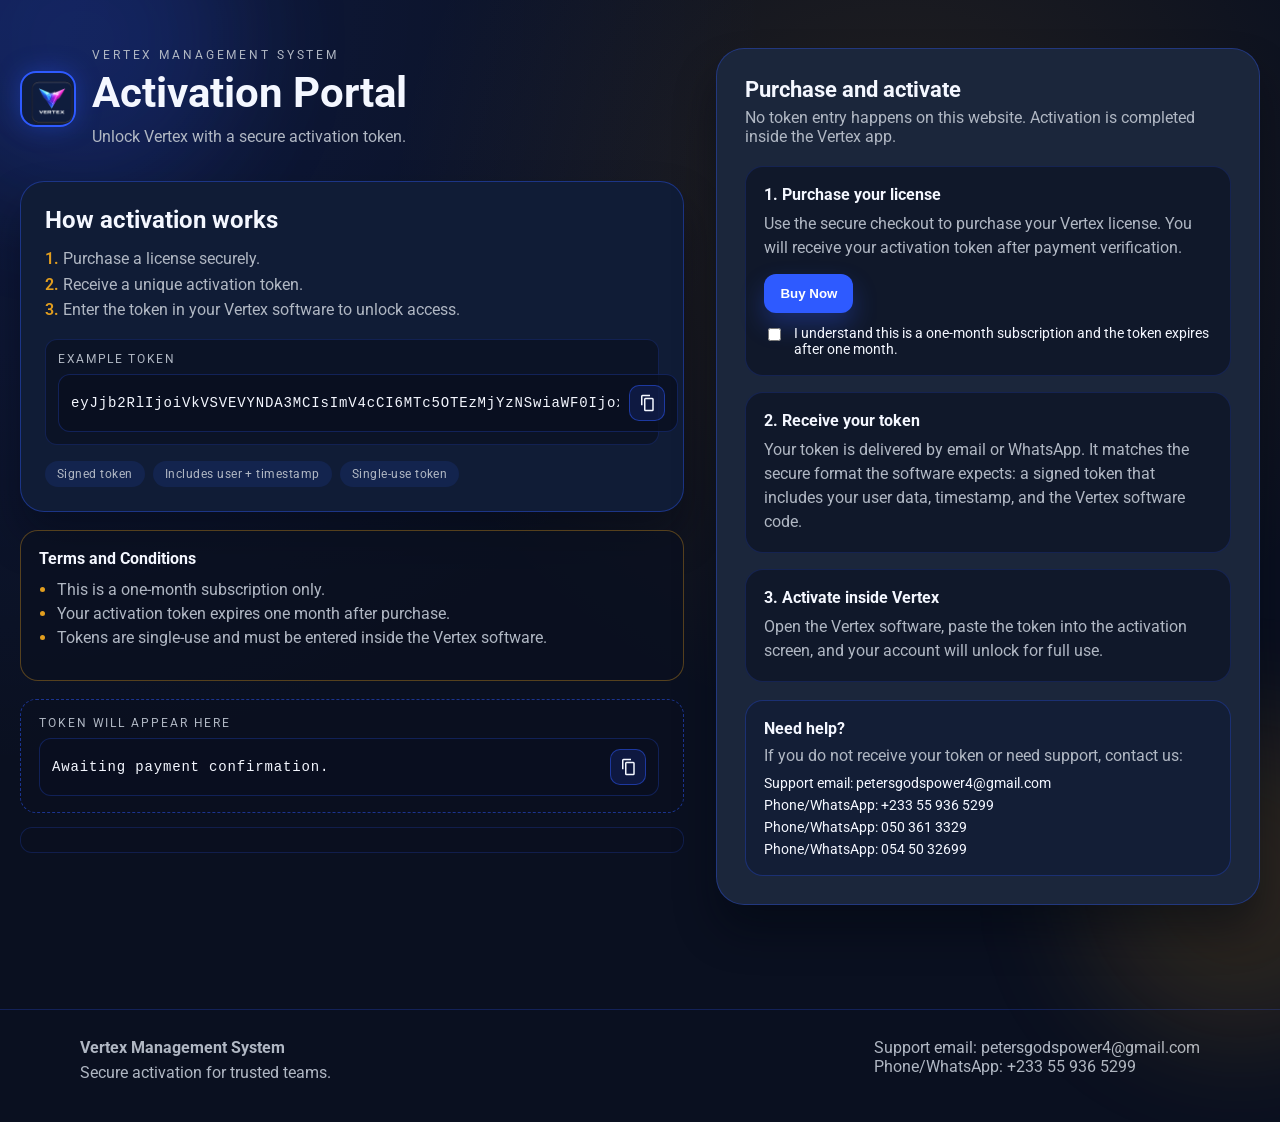
==== commit c611d563: "Add files via upload" ====
--- a/index.html
+++ b/index.html
@@ -12,8 +12,11 @@
     />
     <link rel="stylesheet" href="styles.css" />
     <script>
-      window.VERTEX_TOKEN_API = "https://software-stableizer-2.onrender.com";
       window.VERTEX_SOFTWARE_CODE = "VERTEX4070";
+      window.VERTEX_TOKEN_SECRET_B64_PARTS = [
+        "VkVS",
+        "VEVYNDA3MC1MT0NBTC1TRUNSRVQtMjAyNg=="
+      ];
     </script>
   </head>
   <body class="page page--activation">
